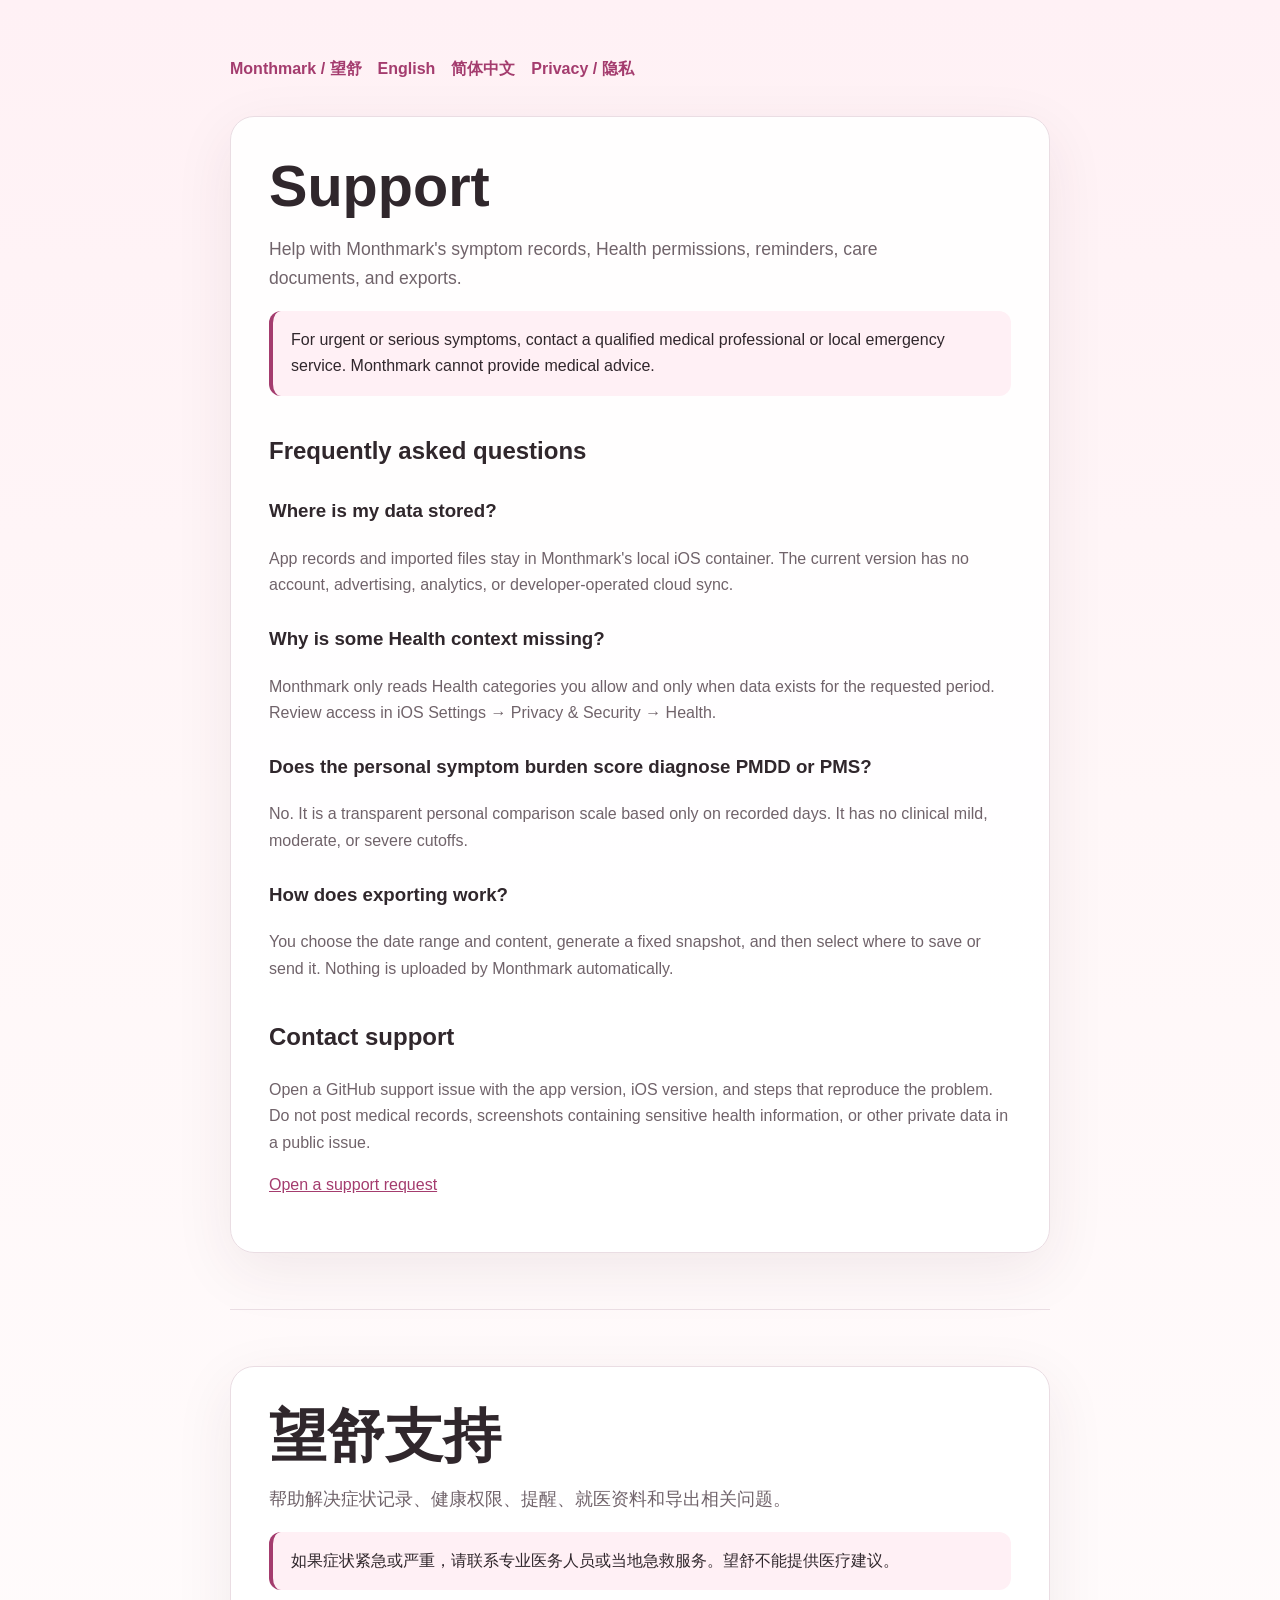
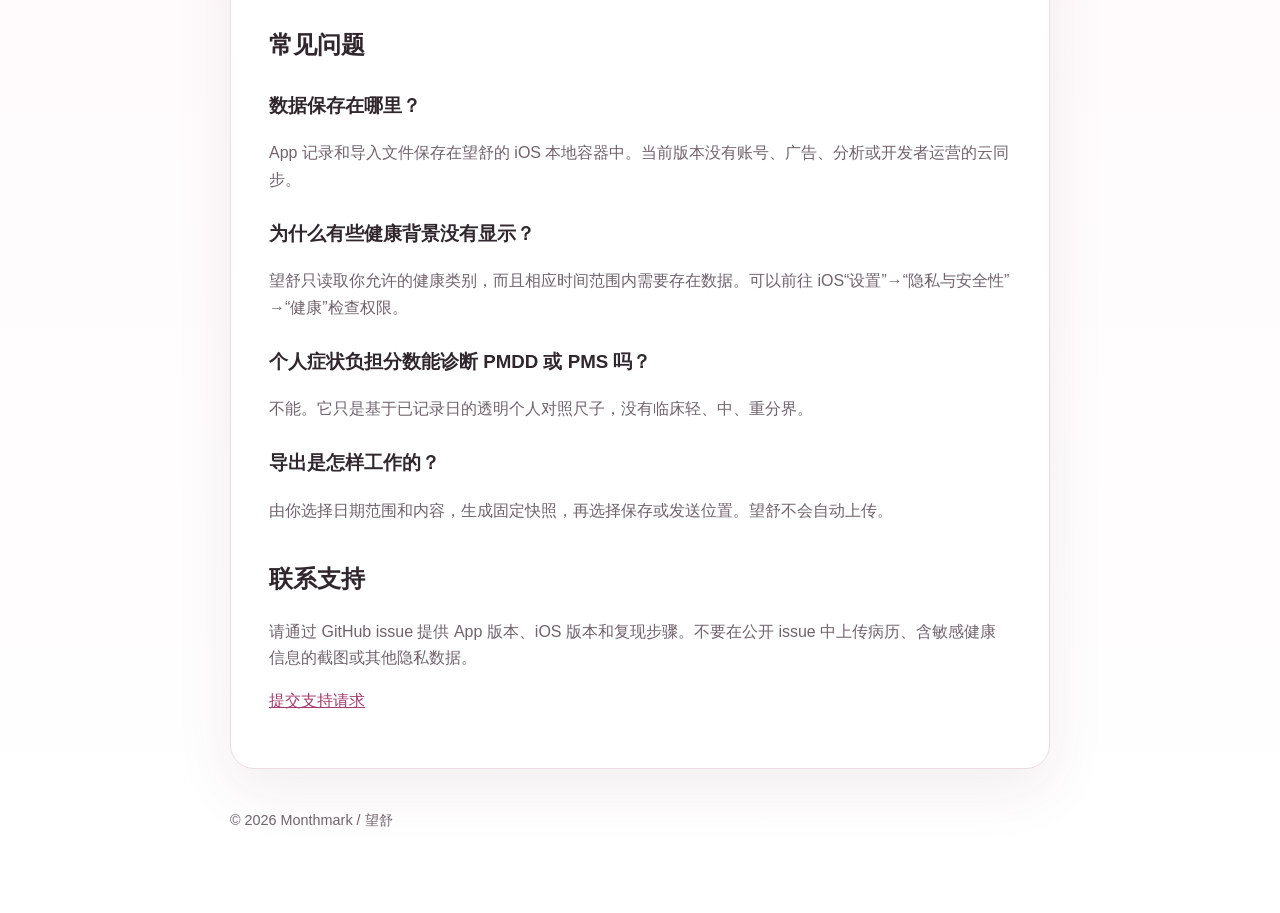
==== support.html @ dc9b25b0 "feat: publish Monthmark privacy and support pages 变更摘要: 新增 Monthmark/望舒双语隐私政策、支持 FAQ 与公开落地页。  涉及文件: " ====
<!doctype html>
<html lang="en">
<head>
  <meta charset="utf-8">
  <meta name="viewport" content="width=device-width, initial-scale=1">
  <title>Monthmark Support / 望舒支持</title>
  <meta name="description" content="Support and frequently asked questions for Monthmark / 望舒.">
  <link rel="stylesheet" href="styles.css">
</head>
<body>
  <main>
    <nav aria-label="Primary">
      <a href="index.html">Monthmark / 望舒</a>
      <a href="#en">English</a>
      <a href="#zh">简体中文</a>
      <a href="privacy.html">Privacy / 隐私</a>
    </nav>

    <article id="en" class="card">
      <h1>Support</h1>
      <p class="lead">Help with Monthmark's symptom records, Health permissions, reminders, care documents, and exports.</p>
      <div class="notice">For urgent or serious symptoms, contact a qualified medical professional or local emergency service. Monthmark cannot provide medical advice.</div>

      <h2>Frequently asked questions</h2>
      <h3>Where is my data stored?</h3>
      <p>App records and imported files stay in Monthmark's local iOS container. The current version has no account, advertising, analytics, or developer-operated cloud sync.</p>
      <h3>Why is some Health context missing?</h3>
      <p>Monthmark only reads Health categories you allow and only when data exists for the requested period. Review access in iOS Settings → Privacy &amp; Security → Health.</p>
      <h3>Does the personal symptom burden score diagnose PMDD or PMS?</h3>
      <p>No. It is a transparent personal comparison scale based only on recorded days. It has no clinical mild, moderate, or severe cutoffs.</p>
      <h3>How does exporting work?</h3>
      <p>You choose the date range and content, generate a fixed snapshot, and then select where to save or send it. Nothing is uploaded by Monthmark automatically.</p>

      <h2>Contact support</h2>
      <p>Open a GitHub support issue with the app version, iOS version, and steps that reproduce the problem. Do not post medical records, screenshots containing sensitive health information, or other private data in a public issue.</p>
      <p><a href="https://github.com/fengqve/monthmark-support/issues/new">Open a support request</a></p>
    </article>

    <hr class="language-separator">

    <article id="zh" class="card" lang="zh-Hans">
      <h1>望舒支持</h1>
      <p class="lead">帮助解决症状记录、健康权限、提醒、就医资料和导出相关问题。</p>
      <div class="notice">如果症状紧急或严重，请联系专业医务人员或当地急救服务。望舒不能提供医疗建议。</div>

      <h2>常见问题</h2>
      <h3>数据保存在哪里？</h3>
      <p>App 记录和导入文件保存在望舒的 iOS 本地容器中。当前版本没有账号、广告、分析或开发者运营的云同步。</p>
      <h3>为什么有些健康背景没有显示？</h3>
      <p>望舒只读取你允许的健康类别，而且相应时间范围内需要存在数据。可以前往 iOS“设置”→“隐私与安全性”→“健康”检查权限。</p>
      <h3>个人症状负担分数能诊断 PMDD 或 PMS 吗？</h3>
      <p>不能。它只是基于已记录日的透明个人对照尺子，没有临床轻、中、重分界。</p>
      <h3>导出是怎样工作的？</h3>
      <p>由你选择日期范围和内容，生成固定快照，再选择保存或发送位置。望舒不会自动上传。</p>

      <h2>联系支持</h2>
      <p>请通过 GitHub issue 提供 App 版本、iOS 版本和复现步骤。不要在公开 issue 中上传病历、含敏感健康信息的截图或其他隐私数据。</p>
      <p><a href="https://github.com/fengqve/monthmark-support/issues/new">提交支持请求</a></p>
    </article>

    <footer>© 2026 Monthmark / 望舒</footer>
  </main>
</body>
</html>
---- styles.css ----
:root {
  color-scheme: light;
  --background: #fff7f8;
  --surface: #ffffff;
  --ink: #30272c;
  --muted: #70636a;
  --accent: #a43c6e;
  --border: #eadde3;
}

* { box-sizing: border-box; }

body {
  margin: 0;
  font-family: -apple-system, BlinkMacSystemFont, "Segoe UI", sans-serif;
  color: var(--ink);
  background: linear-gradient(180deg, #fff1f5 0%, var(--background) 32%, #fff 100%);
  line-height: 1.65;
}

main {
  width: min(820px, calc(100% - 32px));
  margin: 0 auto;
  padding: 56px 0 80px;
}

nav {
  display: flex;
  flex-wrap: wrap;
  gap: 16px;
  margin-bottom: 34px;
}

a { color: var(--accent); }

nav a {
  font-weight: 650;
  text-decoration: none;
}

h1 {
  margin: 0 0 8px;
  font-size: clamp(2rem, 7vw, 3.6rem);
  line-height: 1.08;
}

h2 { margin-top: 2.2rem; }
h3 { margin-top: 1.6rem; }
p, li { color: var(--muted); }

.lead {
  max-width: 680px;
  font-size: 1.1rem;
}

.card {
  margin-top: 28px;
  padding: clamp(22px, 5vw, 38px);
  background: color-mix(in srgb, var(--surface) 94%, transparent);
  border: 1px solid var(--border);
  border-radius: 24px;
  box-shadow: 0 18px 60px rgba(74, 42, 57, 0.08);
}

.actions {
  display: grid;
  grid-template-columns: repeat(auto-fit, minmax(220px, 1fr));
  gap: 14px;
  margin-top: 28px;
}

.action {
  display: block;
  padding: 18px 20px;
  color: var(--ink);
  background: var(--surface);
  border: 1px solid var(--border);
  border-radius: 18px;
  text-decoration: none;
  font-weight: 700;
}

.action span {
  display: block;
  margin-top: 4px;
  color: var(--muted);
  font-size: .92rem;
  font-weight: 450;
}

.language-separator {
  margin: 56px 0;
  border: 0;
  border-top: 1px solid var(--border);
}

.notice {
  padding: 16px 18px;
  background: #fff0f5;
  border-left: 4px solid var(--accent);
  border-radius: 12px;
}

footer {
  margin-top: 40px;
  color: var(--muted);
  font-size: .9rem;
}
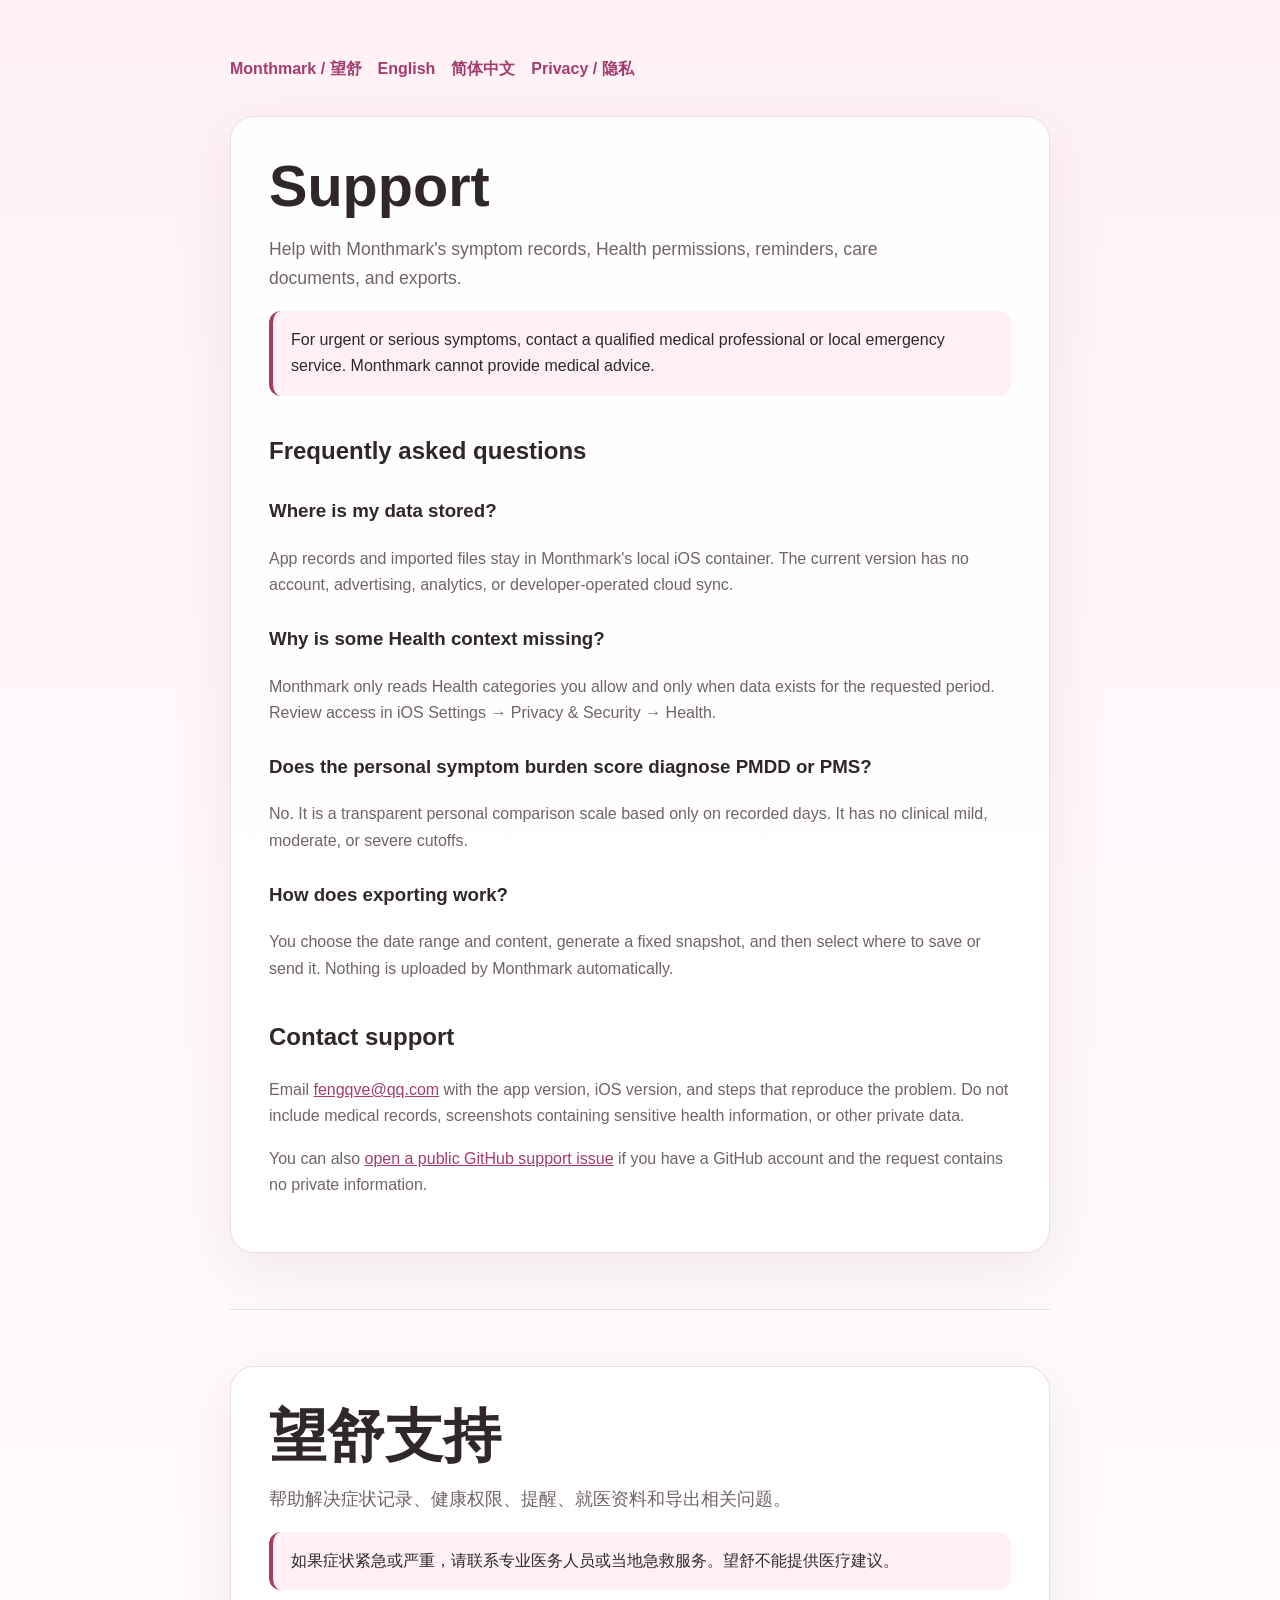
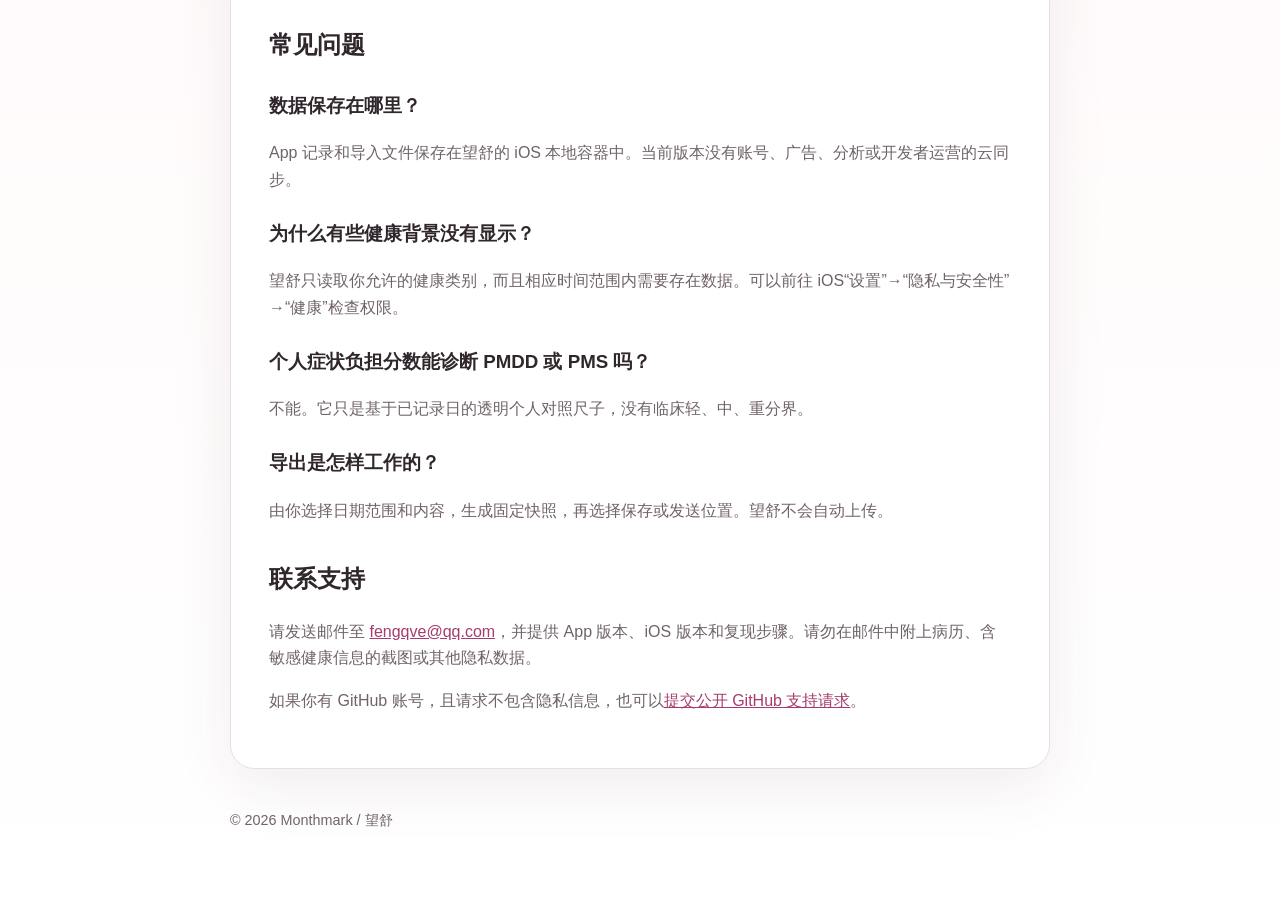
==== commit 2f472b9c: "fix: add direct support email 变更摘要: 在中英文支持页加入无需登录即可使用的支持邮箱，并保留 GitHub Issue 作为可选渠道。  涉及文件: support.h" ====
--- a/support.html
+++ b/support.html
@@ -32,8 +32,8 @@
       <p>You choose the date range and content, generate a fixed snapshot, and then select where to save or send it. Nothing is uploaded by Monthmark automatically.</p>
 
       <h2>Contact support</h2>
-      <p>Open a GitHub support issue with the app version, iOS version, and steps that reproduce the problem. Do not post medical records, screenshots containing sensitive health information, or other private data in a public issue.</p>
-      <p><a href="https://github.com/fengqve/monthmark-support/issues/new">Open a support request</a></p>
+      <p>Email <a href="mailto:fengqve@qq.com?subject=Monthmark%20Support">fengqve@qq.com</a> with the app version, iOS version, and steps that reproduce the problem. Do not include medical records, screenshots containing sensitive health information, or other private data.</p>
+      <p>You can also <a href="https://github.com/fengqve/monthmark-support/issues/new">open a public GitHub support issue</a> if you have a GitHub account and the request contains no private information.</p>
     </article>
 
     <hr class="language-separator">
@@ -54,8 +54,8 @@
       <p>由你选择日期范围和内容，生成固定快照，再选择保存或发送位置。望舒不会自动上传。</p>
 
       <h2>联系支持</h2>
-      <p>请通过 GitHub issue 提供 App 版本、iOS 版本和复现步骤。不要在公开 issue 中上传病历、含敏感健康信息的截图或其他隐私数据。</p>
-      <p><a href="https://github.com/fengqve/monthmark-support/issues/new">提交支持请求</a></p>
+      <p>请发送邮件至 <a href="mailto:fengqve@qq.com?subject=Monthmark%20Support">fengqve@qq.com</a>，并提供 App 版本、iOS 版本和复现步骤。请勿在邮件中附上病历、含敏感健康信息的截图或其他隐私数据。</p>
+      <p>如果你有 GitHub 账号，且请求不包含隐私信息，也可以<a href="https://github.com/fengqve/monthmark-support/issues/new">提交公开 GitHub 支持请求</a>。</p>
     </article>
 
     <footer>© 2026 Monthmark / 望舒</footer>
